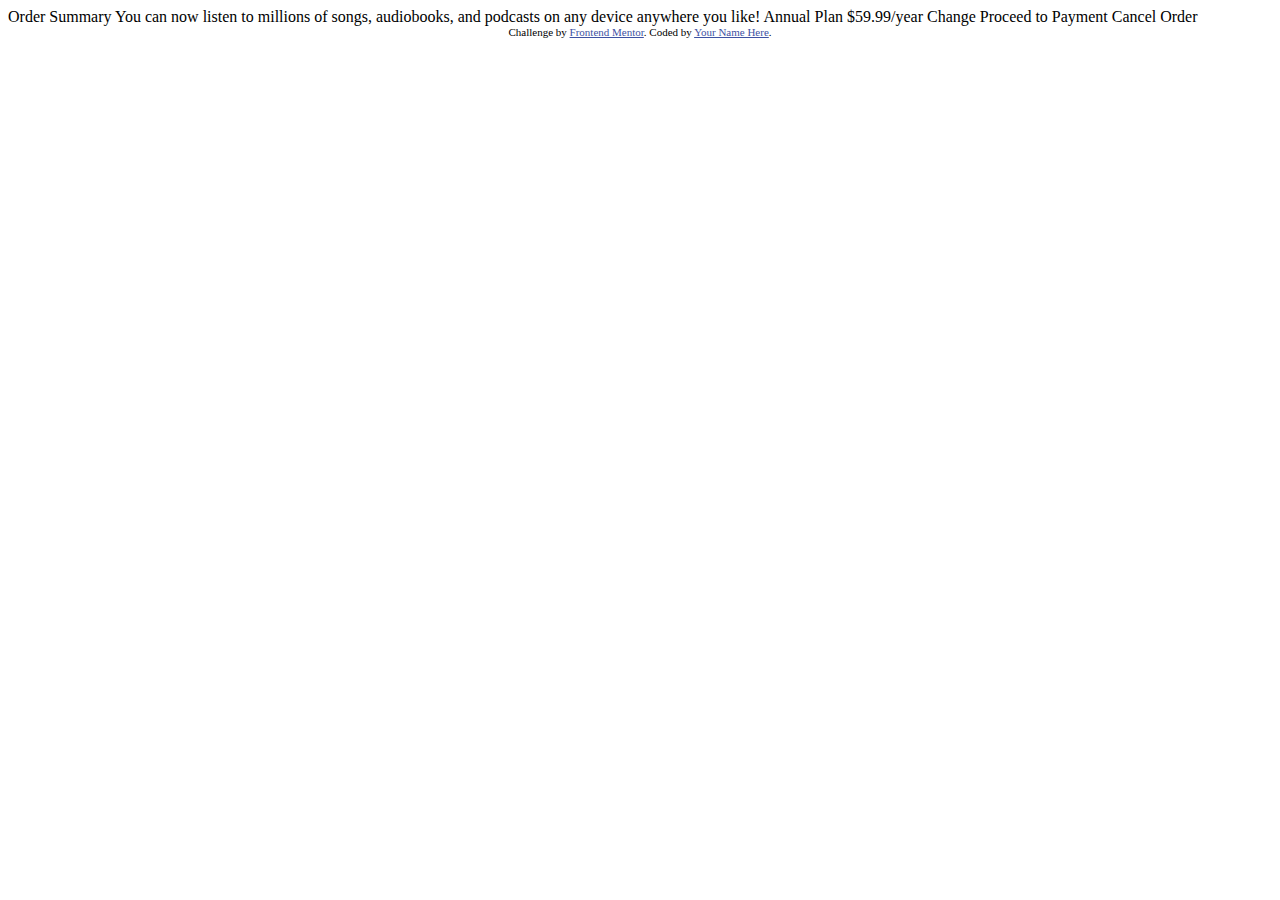
==== page1/index.html @ c1e85413 "resubiendo index.html con enlaces" ====
<!DOCTYPE html>
<html lang="en">
<head>
  <meta charset="UTF-8">
  <meta name="viewport" content="width=device-width, initial-scale=1.0"> <!-- displays site properly based on user's device -->

  <link rel="icon" type="image/png" sizes="32x32" href="./images/favicon-32x32.png">
  
  <title>Frontend Mentor | Order summary card</title>

  <!-- Feel free to remove these styles or customise in your own stylesheet 👍 -->
  <style>
    .attribution { font-size: 11px; text-align: center; }
    .attribution a { color: hsl(228, 45%, 44%); }
  </style>
</head>
<body>

  Order Summary

  You can now listen to millions of songs, audiobooks, and podcasts on any 
  device anywhere you like!

  Annual Plan
  $59.99/year

  Change

  Proceed to Payment
  Cancel Order
  
  <div class="attribution">
    Challenge by <a href="https://www.frontendmentor.io?ref=challenge" target="_blank">Frontend Mentor</a>. 
    Coded by <a href="#">Your Name Here</a>.
  </div>
</body>
</html>
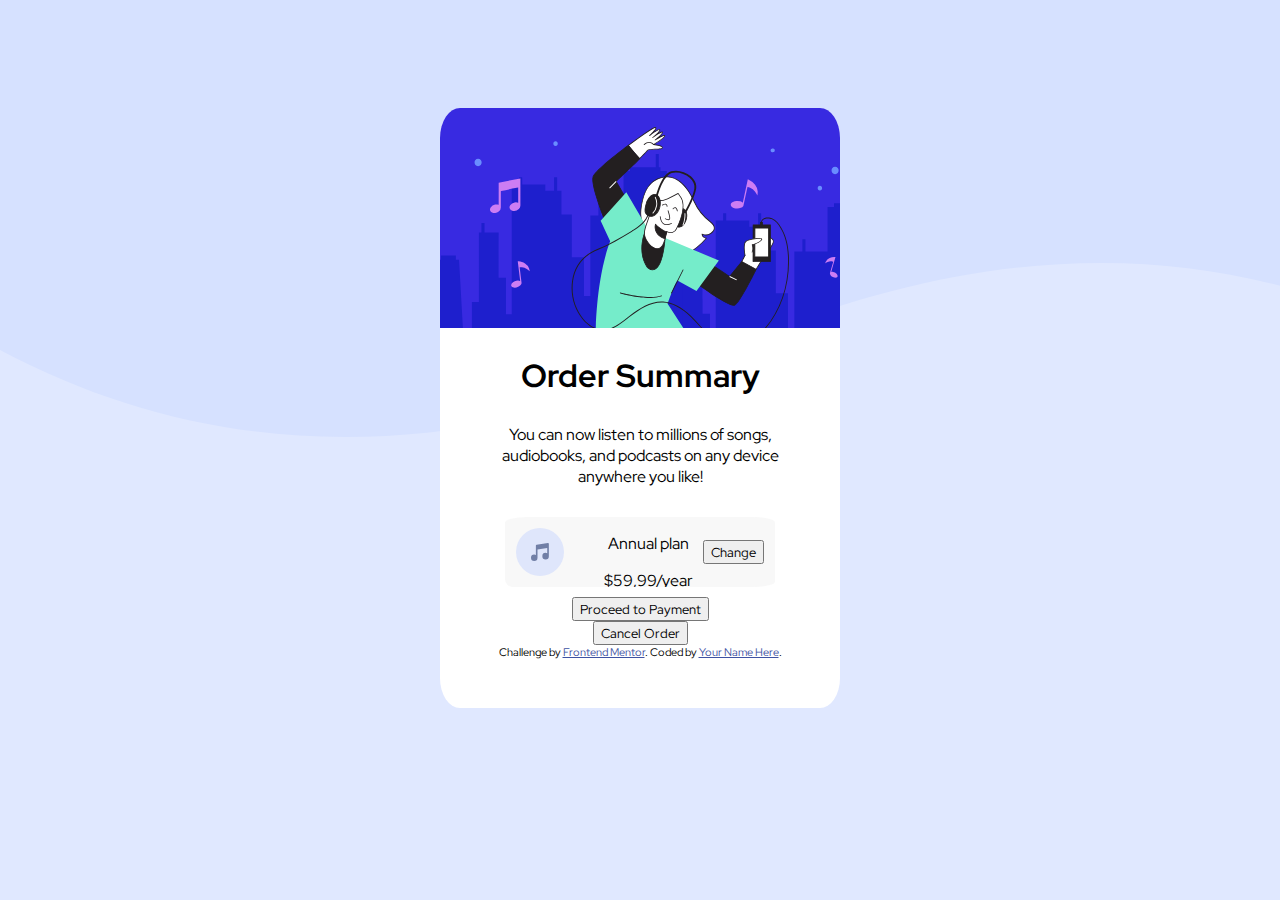
==== commit 298ec62c: "Editando styles.css class .main" ====
--- a/page1/index.html
+++ b/page1/index.html
@@ -1,37 +1,53 @@
 <!DOCTYPE html>
 <html lang="en">
-<head>
-  <meta charset="UTF-8">
-  <meta name="viewport" content="width=device-width, initial-scale=1.0"> <!-- displays site properly based on user's device -->
+  <head>
+    <meta charset="UTF-8" />
+    <meta name="viewport" content="width=device-width, initial-scale=1.0" />
+    <!-- displays site properly based on user's device -->
+    <link rel="preconnect" href="https://fonts.googleapis.com" />
+    <link rel="preconnect" href="https://fonts.gstatic.com" crossorigin />
+    <link
+      href="https://fonts.googleapis.com/css2?family=Red+Hat+Display&display=swap"
+      rel="stylesheet"
+    />
+    <link
+      rel="icon"
+      type="image/png"
+      sizes="32x32"
+      href="./images/favicon-32x32.png"
+    />
 
-  <link rel="icon" type="image/png" sizes="32x32" href="./images/favicon-32x32.png">
-  
-  <title>Frontend Mentor | Order summary card</title>
+    <title>Frontend Mentor | Order summary card</title>
+    <link rel="stylesheet" href="styles.css" />
+  </head>
 
-  <!-- Feel free to remove these styles or customise in your own stylesheet 👍 -->
-  <style>
-    .attribution { font-size: 11px; text-align: center; }
-    .attribution a { color: hsl(228, 45%, 44%); }
-  </style>
-</head>
-<body>
-
-  Order Summary
-
-  You can now listen to millions of songs, audiobooks, and podcasts on any 
-  device anywhere you like!
-
-  Annual Plan
-  $59.99/year
-
-  Change
-
-  Proceed to Payment
-  Cancel Order
-  
-  <div class="attribution">
-    Challenge by <a href="https://www.frontendmentor.io?ref=challenge" target="_blank">Frontend Mentor</a>. 
-    Coded by <a href="#">Your Name Here</a>.
-  </div>
-</body>
-</html>+  <body>
+    <main class="main">
+      <img class="main__imagen-chica" src="./images/illustration-hero.svg" />
+      <h1 class="main-title">Order Summary</h1>
+      <p class="main-article">
+        You can now listen to millions of songs, audiobooks, and podcasts on any
+        device anywhere you like!
+      </p>
+      <div class="main-plan">
+        <img src="./images/icon-music.svg" />
+        <div class="main-plan__text">
+          <p class="text-plan">Annual plan</p>
+          <p class="text-price">$59,99/year</p>
+        </div>
+        <button>Change</button>
+      </div>
+      <div class="buttons">
+        <button class="buttons button-payment">Proceed to Payment</button>
+        <button class="buttons button-cancel">Cancel Order</button>
+      </div>
+      <div class="main-price-zone"></div>
+      <div class="attribution">
+        Challenge by
+        <a href="https://www.frontendmentor.io?ref=challenge" target="_blank"
+          >Frontend Mentor</a
+        >. Coded by <a href="#">Your Name Here</a>.
+      </div>
+    </main>
+  </body>
+</html>
--- a/page1/styles.css
+++ b/page1/styles.css
@@ -0,0 +1,70 @@
+.attribution {
+  font-size: 11px;
+  text-align: center;
+}
+
+.attribution a {
+  color: hsl(228, 45%, 44%);
+}
+
+* {
+  box-sizing: border-box;
+  font-family: "Red Hat Display", sans-serif;
+}
+
+body {
+  background-image: url("./images/pattern-background-desktop.svg");
+  background-repeat: no-repeat;
+  background-color: #e0e8ff;
+  display: flex;
+  justify-content: center;
+  align-items: center;
+}
+
+.main {
+  margin-top: 100px;
+  border-radius: 5%;
+  width: 400px;
+  height: 600px;
+  background-color: #ffffff;
+  overflow: hidden;
+  text-align: center;
+}
+
+h1 {
+  font-weight: bold;
+}
+
+p {
+  font-size: 16px;
+}
+
+.main-plan {
+  background-color: hsla(0, 0%, 95%, 0.562);
+  display: flex;
+  flex-direction: row;
+  justify-content: center;
+  align-items: center;
+  overflow: hidden;
+  width: 270px;
+  height: 70px;
+  border-radius: 8% 8% 8% 8px;
+  margin: 10px;
+  margin-left: 65px;
+}
+
+.buttons {
+  display: flex;
+  flex-direction: column;
+  justify-content: center;
+  align-items: center;
+}
+
+.main-article {
+  padding: 5px 50px 20px 50px;
+  margin: 0;
+}
+
+.main-plan__text {
+  margin: 40px 10px 20px 40px;
+}
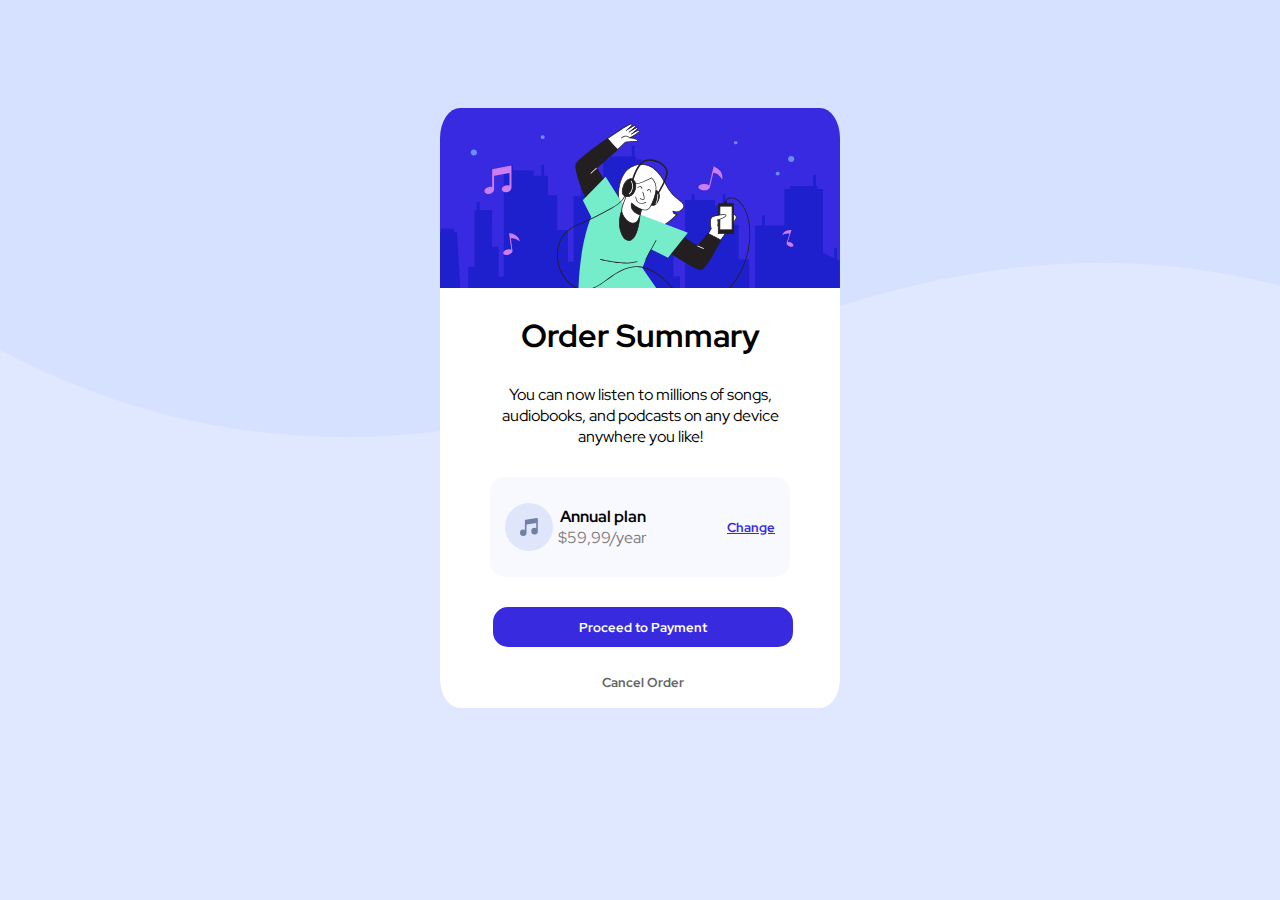
==== commit 4537ec3a: "Acabado primer ejercicio" ====
--- a/page1/index.html
+++ b/page1/index.html
@@ -30,24 +30,17 @@
         device anywhere you like!
       </p>
       <div class="main-plan">
-        <img src="./images/icon-music.svg" />
+        <img class="main-plan--icon" src="./images/icon-music.svg" />
         <div class="main-plan__text">
           <p class="text-plan">Annual plan</p>
           <p class="text-price">$59,99/year</p>
         </div>
-        <button>Change</button>
+        <button class="button-change">Change</button>
       </div>
       <div class="buttons">
         <button class="buttons button-payment">Proceed to Payment</button>
         <button class="buttons button-cancel">Cancel Order</button>
       </div>
-      <div class="main-price-zone"></div>
-      <div class="attribution">
-        Challenge by
-        <a href="https://www.frontendmentor.io?ref=challenge" target="_blank"
-          >Frontend Mentor</a
-        >. Coded by <a href="#">Your Name Here</a>.
-      </div>
     </main>
   </body>
 </html>
--- a/page1/styles.css
+++ b/page1/styles.css
@@ -40,17 +40,22 @@
 }
 
 .main-plan {
-  background-color: hsla(0, 0%, 95%, 0.562);
+  background-color: #f8f9fe;
   display: flex;
   flex-direction: row;
   justify-content: center;
   align-items: center;
   overflow: hidden;
-  width: 270px;
-  height: 70px;
-  border-radius: 8% 8% 8% 8px;
+  width: 300px;
+  height: 100px;
+  border-radius: 15px 15px 15px 15px;
   margin: 10px;
-  margin-left: 65px;
+  margin-left: 50px;
+}
+
+.main__imagen-chica {
+  width: 400px;
+  height: 180px;
 }
 
 .buttons {
@@ -60,11 +65,59 @@
   align-items: center;
 }
 
+.buttons {
+  width: 300px;
+  margin-top: 15px;
+  margin-left: 35px;
+  border: none;
+  height: auto;
+}
+
+.button-payment {
+  width: 300px;
+  background-color: #382adf;
+  height: 40px;
+  color: white;
+  font-weight: bolder;
+  border-radius: 15px 15px 15px 15px;
+}
+.button-cancel {
+  background-color: #ffffff;
+  height: 40px;
+  color: #646464;
+  font-weight: bolder;
+}
+
 .main-article {
   padding: 5px 50px 20px 50px;
   margin: 0;
 }
 
 .main-plan__text {
-  margin: 40px 10px 20px 40px;
+  margin: 20px 80px 20px 5px;
 }
+
+.text-price {
+  color: rgb(124, 122, 122);
+  margin-top: 0;
+}
+
+.text-plan {
+  font-weight: bold;
+  margin-bottom: 0;
+}
+
+.button-change {
+  border: none;
+  background: none;
+  cursor: pointer;
+  margin: 0;
+  padding: 0;
+  font-weight: bold;
+  color: #382adf;
+  text-decoration-line: underline;
+}
+
+.main-plan--icon {
+  margin-left: 0;
+}
